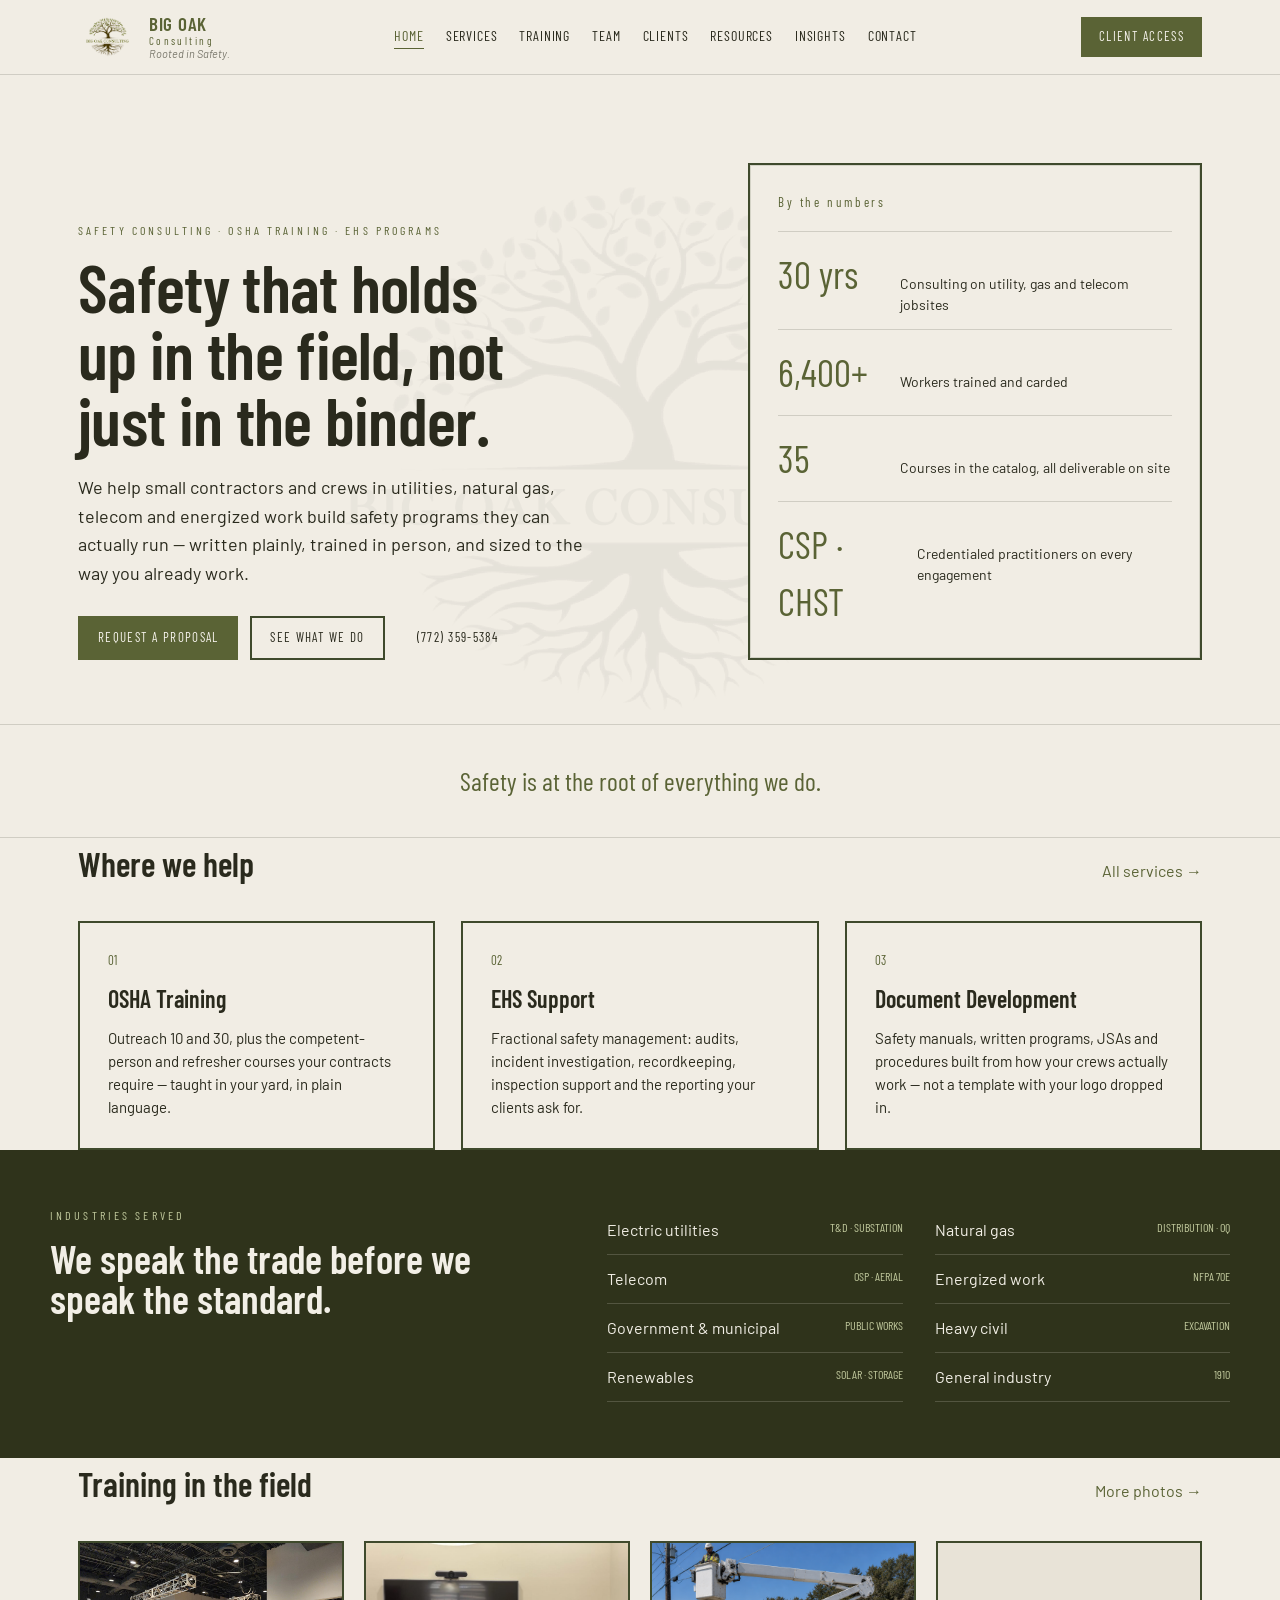
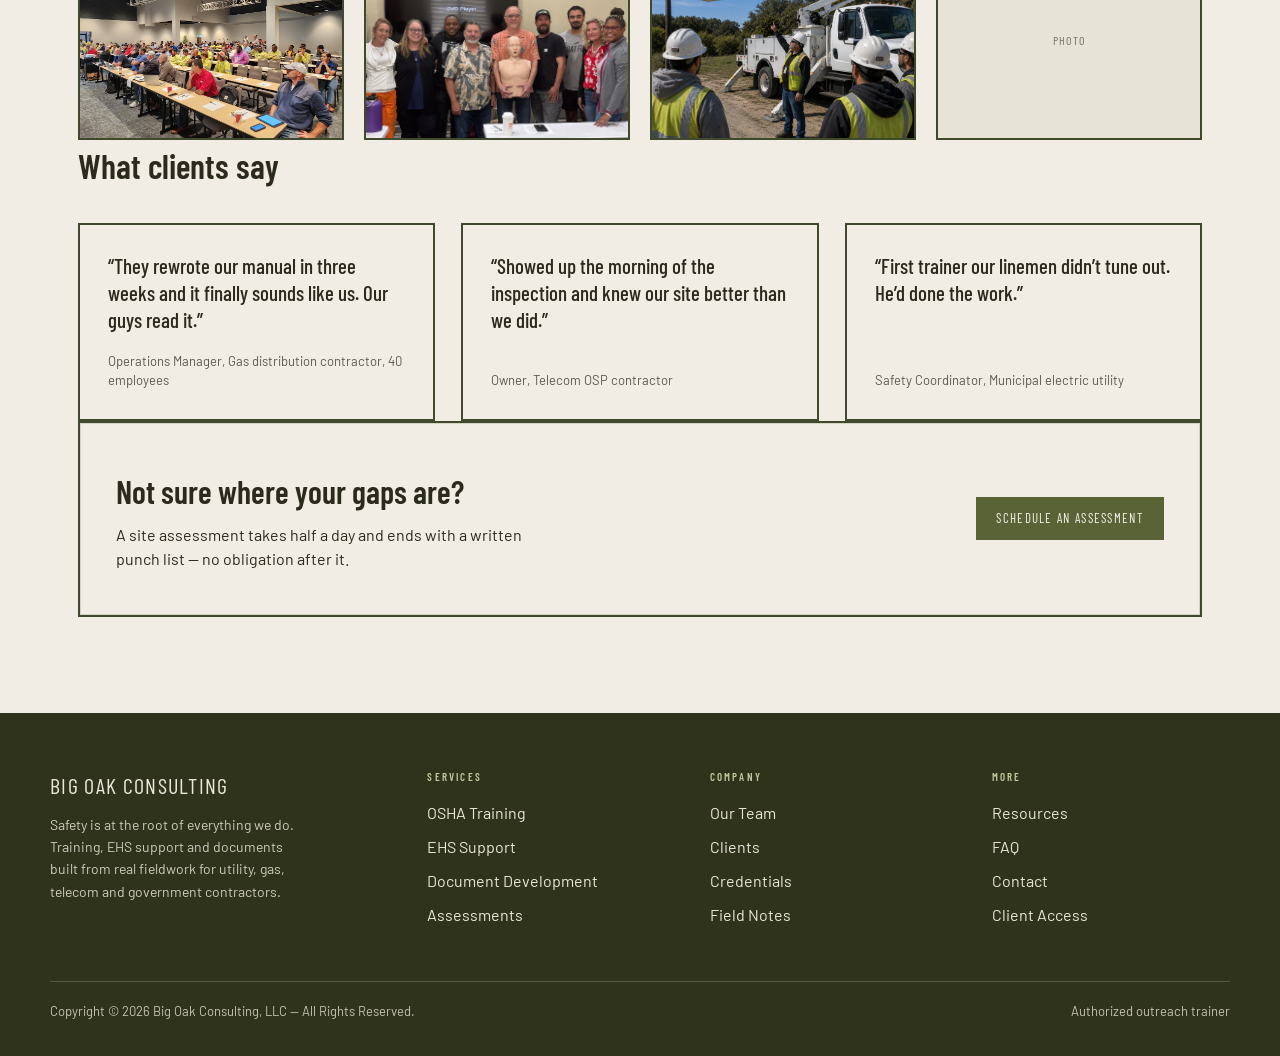
==== site/index.html @ d11f7346 "Initial commit: Big Oak Consulting website Full site build from the Claude Design handoff, plus the " ====
<!doctype html>
<html lang="en">
<head>
<meta charset="utf-8" />
<meta name="viewport" content="width=device-width, initial-scale=1" />
<title>Big Oak Consulting | OSHA Training &amp; EHS Consulting for Utility, Gas &amp; Telecom Contractors</title>
<meta name="description" content="Big Oak Consulting provides OSHA training, EHS support and safety document development for utility, natural gas, telecom, government and energized-work contractors." />
<link rel="icon" href="assets/big-oak-logo.png" />
<link rel="preconnect" href="https://fonts.googleapis.com">
<link rel="preconnect" href="https://fonts.gstatic.com" crossorigin>
<link rel="stylesheet" href="styles.css" />
</head>
<body>
<img class="watermark" src="assets/big-oak-logo.png" alt="" />

<a class="skip-link" href="#main">Skip to content</a>
<header class="site-header">
  <div class="container">
    <a class="brand" href="index.html">
      <img src="assets/big-oak-logo.png" alt="Big Oak Consulting" />
      <span class="brand-text">
        <span class="big-oak">Big Oak</span>
        <span class="consulting">Consulting</span>
        <span class="tagline">Rooted in Safety.</span>
      </span>
    </a>
    <nav class="main-nav" aria-label="Primary">
      <a href="index.html" aria-current="page">Home</a>
      <a href="services.html">Services</a>
      <a href="training.html">Training</a>
      <a href="team.html">Team</a>
      <a href="clients.html">Clients</a>
      <a href="resources.html">Resources</a>
      <a href="field-notes.html">Insights</a>
      <a href="contact.html">Contact</a>
    </nav>
    <div style="display:flex;align-items:center;gap:10px;">
      <a class="btn btn-primary btn-nav" href="contact.html">Client Access</a>
      <button class="nav-toggle" aria-expanded="false">Menu</button>
    </div>
  </div>
</header>

<main id="main">

  <section class="hero">
    <div class="container">
      <div>
        <div class="eyebrow">Safety Consulting · OSHA Training · EHS Programs</div>
        <h1>Safety that holds up in the field, not just in the binder.</h1>
        <p class="lede">We help small contractors and crews in utilities, natural gas, telecom and energized work build safety programs they can actually run — written plainly, trained in person, and sized to the way you already work.</p>
        <div class="cta-row">
          <a class="btn btn-primary" href="contact.html">Request a proposal</a>
          <a class="btn btn-secondary" href="services.html">See what we do</a>
          <a class="btn btn-ghost" href="tel:+17723595384">(772) 359-5384</a>
        </div>
      </div>
      <div class="blueprint stat-panel">
        <div class="kicker">By the numbers</div>
        <div class="stat-row">
          <span class="n">30 yrs</span>
          <span class="label">Consulting on utility, gas and telecom jobsites</span>
        </div>
        <div class="stat-row">
          <span class="n">6,400+</span>
          <span class="label">Workers trained and carded</span>
        </div>
        <div class="stat-row">
          <span class="n">35</span>
          <span class="label">Courses in the catalog, all deliverable on site</span>
        </div>
        <div class="stat-row">
          <span class="n">CSP · CHST</span>
          <span class="label">Credentialed practitioners on every engagement</span>
        </div>
      </div>
    </div>
  </section>

  <section class="mission-band">
    <div class="container">
      <p>Safety is at the root of everything we do.</p>
    </div>
  </section>

  <section class="container">
    <div class="section-head">
      <h2>Where we help</h2>
      <a href="services.html">All services →</a>
    </div>
    <div class="grid-3">
      <div class="card service-card">
        <div class="no">01</div>
        <h3>OSHA Training</h3>
        <p>Outreach 10 and 30, plus the competent-person and refresher courses your contracts require — taught in your yard, in plain language.</p>
      </div>
      <div class="card service-card">
        <div class="no">02</div>
        <h3>EHS Support</h3>
        <p>Fractional safety management: audits, incident investigation, recordkeeping, inspection support and the reporting your clients ask for.</p>
      </div>
      <div class="card service-card">
        <div class="no">03</div>
        <h3>Document Development</h3>
        <p>Safety manuals, written programs, JSAs and procedures built from how your crews actually work — not a template with your logo dropped in.</p>
      </div>
    </div>
  </section>

  <section class="band-dark">
    <div class="container split">
      <div>
        <div class="eyebrow">Industries served</div>
        <h2>We speak the trade before we speak the standard.</h2>
      </div>
      <ul class="industry-list">
        <li><span>Electric utilities</span><span class="tag-dark">T&amp;D · substation</span></li>
        <li><span>Natural gas</span><span class="tag-dark">distribution · OQ</span></li>
        <li><span>Telecom</span><span class="tag-dark">OSP · aerial</span></li>
        <li><span>Energized work</span><span class="tag-dark">NFPA 70E</span></li>
        <li><span>Government &amp; municipal</span><span class="tag-dark">public works</span></li>
        <li><span>Heavy civil</span><span class="tag-dark">excavation</span></li>
        <li><span>Renewables</span><span class="tag-dark">solar · storage</span></li>
        <li><span>General industry</span><span class="tag-dark">1910</span></li>
      </ul>
    </div>
  </section>

  <!-- PLACEHOLDER: swap these photo-cell placeholders for real training photos -->
  <section class="container">
    <div class="section-head">
      <h2>Training in the field</h2>
      <a href="training.html#gallery">More photos →</a>
    </div>
    <div class="photo-grid">
      <div class="photo-cell"><img src="assets/training-photo-1.jpg" alt="Big Oak Consulting safety training session with a full classroom of crew members" /></div>
      <div class="photo-cell"><img src="assets/training-photo-2.jpg" alt="Big Oak Consulting CPR training session group photo" /></div>
      <div class="photo-cell"><img src="assets/training-photo-9.png" alt="Big Oak Consulting utility bucket truck and line work training" /></div>
      <div class="photo-cell"><span>Photo</span></div>
    </div>
  </section>

  <!-- PLACEHOLDER: testimonials are invented; replace with real quotes and get permission to attribute -->
  <section class="container">
    <div class="section-head"><h2>What clients say</h2></div>
    <div class="grid-3">
      <div class="card testimonial">
        <p class="quote">“They rewrote our manual in three weeks and it finally sounds like us. Our guys read it.”</p>
        <p class="attrib">Operations Manager, Gas distribution contractor, 40 employees</p>
      </div>
      <div class="card testimonial">
        <p class="quote">“Showed up the morning of the inspection and knew our site better than we did.”</p>
        <p class="attrib">Owner, Telecom OSP contractor</p>
      </div>
      <div class="card testimonial">
        <p class="quote">“First trainer our linemen didn’t tune out. He’d done the work.”</p>
        <p class="attrib">Safety Coordinator, Municipal electric utility</p>
      </div>
    </div>
  </section>

  <section class="container">
    <div class="blueprint closing-cta">
      <div>
        <h2>Not sure where your gaps are?</h2>
        <p>A site assessment takes half a day and ends with a written punch list — no obligation after it.</p>
      </div>
      <a class="btn btn-primary" href="contact.html">Schedule an assessment</a>
    </div>
  </section>

</main>

<footer class="site-footer">
  <div class="container">
    <div class="footer-cols">
      <div>
        <div class="footer-brand">Big Oak Consulting</div>
        <p class="footer-blurb">Safety is at the root of everything we do. Training, EHS support and documents built from real fieldwork for utility, gas, telecom and government contractors.</p>
      </div>
      <div>
        <h4>Services</h4>
        <ul>
          <li><a href="training.html">OSHA Training</a></li>
          <li><a href="services.html">EHS Support</a></li>
          <li><a href="services.html">Document Development</a></li>
          <li><a href="services.html">Assessments</a></li>
        </ul>
      </div>
      <div>
        <h4>Company</h4>
        <ul>
          <li><a href="team.html">Our Team</a></li>
          <li><a href="clients.html">Clients</a></li>
          <li><a href="credentials.html">Credentials</a></li>
          <li><a href="field-notes.html">Field Notes</a></li>
        </ul>
      </div>
      <div>
        <h4>More</h4>
        <ul>
          <li><a href="resources.html">Resources</a></li>
          <li><a href="faq.html">FAQ</a></li>
          <li><a href="contact.html">Contact</a></li>
          <li><a href="contact.html">Client Access</a></li>
        </ul>
      </div>
    </div>
    <div class="footer-bottom">
      <span>Copyright © 2026 Big Oak Consulting, LLC — All Rights Reserved.</span>
      <!-- PLACEHOLDER: verify OSHA authorization claim against real certificates before publishing -->
      <span>Authorized outreach trainer</span>
    </div>
  </div>
</footer>

<script src="script.js"></script>
</body>
</html>
---- site/styles.css ----
/* ============================================================
   Big Oak Consulting — Site Stylesheet
   Design system: "Industry" (retoned oak/olive), per design handoff.
   Square corners, hairline "blueprint" cards, one solid button per view.
   ============================================================ */

@import url('https://fonts.googleapis.com/css2?family=Barlow:wght@400;500;600&family=Barlow+Condensed:wght@500;600;700&display=swap');

:root {
  /* Base tokens */
  --color-bg: #f1ede4;
  --color-surface: #e8e3d7;
  --color-text: #2a2a1d;
  --color-accent: #6f7a42;
  --color-accent-2: #7a6a45;
  --color-divider: color-mix(in srgb, #2a2a1d 16%, transparent);
  --border-green: #3f4a2c;

  /* Olive accent ramp */
  --accent-100: #e9ebda;
  --accent-200: #d6dbbb;
  --accent-300: #c0c89c;
  --accent-400: #a4ae7c;
  --accent-500: #88925d;
  --accent-600: #6f7a42;
  --accent-700: #5a6335;
  --accent-800: #454b28;
  --accent-900: #2f331b;

  /* Bark/brown ramp */
  --bark-100: #ece7da;
  --bark-200: #dcd3bd;
  --bark-300: #c8bb9d;
  --bark-400: #b0a07d;
  --bark-500: #96855f;
  --bark-600: #7a6a45;
  --bark-700: #635538;
  --bark-800: #4b402a;
  --bark-900: #33291c;

  --font-heading: 'Barlow Condensed', 'Arial Narrow', sans-serif;
  --font-body: 'Barlow', Arial, sans-serif;
}

* { box-sizing: border-box; }
html { scroll-behavior: smooth; }

body {
  margin: 0;
  background: var(--color-bg);
  color: var(--color-text);
  font-family: var(--font-body);
  font-size: 16px;
  line-height: 1.5;
  position: relative;
}

h1, h2, h3, h4 {
  font-family: var(--font-heading);
  margin: 0;
  font-weight: 600;
}

p { margin: 0; }
ul, ol { margin: 0; padding: 0; list-style: none; }

a {
  color: var(--accent-700);
  text-decoration: none;
}
a:hover { color: var(--accent-900); }

*:focus-visible {
  outline: 2px solid var(--color-accent);
  outline-offset: 2px;
}

img { max-width: 100%; display: block; }

/* ---------- Layout container ---------- */
.container {
  max-width: 1180px;
  margin: 0 auto;
  padding: 0 28px;
}

main { padding-bottom: 96px; }

/* ---------- Background watermark ---------- */
.watermark {
  position: fixed;
  left: 50%;
  top: 50%;
  transform: translate(-50%, -50%);
  width: 64vw;
  max-width: 900px;
  opacity: 0.055;
  filter: grayscale(1) contrast(1.1);
  pointer-events: none;
  z-index: 0;
}

body > * { position: relative; z-index: 1; }
header.site-header { z-index: 20; }

/* ---------- Header ---------- */
.site-header {
  position: sticky;
  top: 0;
  background: color-mix(in srgb, #f1ede4 92%, transparent);
  backdrop-filter: blur(6px);
  border-bottom: 1px solid var(--color-divider);
}

.site-header .container {
  padding: 14px 28px;
  display: flex;
  align-items: center;
  justify-content: space-between;
  gap: 20px;
}

.brand {
  display: flex;
  align-items: center;
  gap: 12px;
}

.brand img { height: 42px; width: auto; }

.brand-text { display: flex; flex-direction: column; line-height: 1.1; }
.brand-text .big-oak {
  font-family: var(--font-heading);
  font-size: 19px;
  font-weight: 600;
  letter-spacing: 0.04em;
  text-transform: uppercase;
}
.brand-text .consulting {
  font-family: var(--font-heading);
  font-size: 11px;
  letter-spacing: 0.22em;
  color: var(--accent-700);
}
.brand-text .tagline {
  font-family: var(--font-body);
  font-size: 11px;
  font-style: italic;
  color: color-mix(in srgb, var(--color-text) 60%, transparent);
  margin-top: 1px;
}
@media (max-width: 720px) {
  .brand-text .tagline { display: none; }
}

nav.main-nav {
  display: flex;
  gap: 22px;
  align-items: center;
}

nav.main-nav a {
  font-family: var(--font-heading);
  font-size: 14px;
  letter-spacing: 0.06em;
  text-transform: uppercase;
  color: var(--color-text);
  border-bottom: 1px solid transparent;
  padding-bottom: 2px;
}
nav.main-nav a:hover,
nav.main-nav a[aria-current="page"] {
  color: var(--accent-700);
  border-bottom-color: var(--accent-700);
}

.nav-toggle {
  display: none;
  background: none;
  border: 2px solid var(--border-green);
  padding: 8px 10px;
  cursor: pointer;
  font-family: var(--font-heading);
  font-size: 13px;
  letter-spacing: 0.08em;
  text-transform: uppercase;
}

/* ---------- Buttons ---------- */
.btn {
  display: inline-flex;
  align-items: center;
  justify-content: center;
  font-family: var(--font-heading);
  font-size: 13px;
  letter-spacing: 0.1em;
  text-transform: uppercase;
  padding: 10px 18px;
  border: 2px solid var(--accent-700);
  cursor: pointer;
  transition: background-color 150ms, color 150ms, border-color 150ms;
}
.btn-primary {
  background: var(--accent-700);
  color: #f6f3ec;
}
.btn-primary:hover { background: var(--accent-900); border-color: var(--accent-900); color: #f6f3ec; }
.btn-secondary {
  background: transparent;
  color: var(--color-text);
  border-color: var(--border-green);
}
.btn-secondary:hover { color: var(--accent-700); border-color: var(--accent-700); }
.btn-ghost {
  background: transparent;
  color: var(--color-text);
  border-color: transparent;
}
.btn-ghost:hover { color: var(--accent-700); }
.btn-nav {
  padding: 8px 16px;
}

/* ---------- Tags ---------- */
.tag {
  display: inline-block;
  font-family: var(--font-heading);
  font-size: 12px;
  letter-spacing: 0.08em;
  text-transform: uppercase;
  padding: 4px 10px;
  border: 1px solid var(--color-divider);
}
.tag-accent { background: var(--accent-100); color: var(--accent-800); border-color: transparent; }
.tag-outline { background: transparent; color: var(--accent-700); border: 1px solid var(--border-green); }

/* ---------- Blueprint / card ---------- */
.blueprint, .card {
  border: 2px solid var(--border-green);
  background: var(--color-bg);
}
.blueprint {
  box-shadow: inset 0 0 0 1px color-mix(in srgb, #3f4a2c 16%, transparent);
  padding: 28px;
}
.card { padding: 28px; display: flex; flex-direction: column; }
.card-kicker {
  font-family: var(--font-heading);
  font-size: 13px;
  color: var(--accent-700);
  margin-bottom: 10px;
}

/* ---------- Form fields ---------- */
.field { display: flex; flex-direction: column; gap: 6px; }
.field label {
  font-family: var(--font-heading);
  font-size: 11px;
  letter-spacing: 0.16em;
  text-transform: uppercase;
  color: color-mix(in srgb, var(--color-text) 78%, transparent);
}
.input, textarea.input, select.input {
  font-family: var(--font-body);
  font-size: 15px;
  padding: 10px 12px;
  border: 2px solid color-mix(in srgb, #3f4a2c 70%, transparent);
  background: var(--color-bg);
  color: var(--color-text);
  appearance: none;
  -webkit-appearance: none;
  border-radius: 0;
  width: 100%;
}
.input:hover, textarea.input:hover, select.input:hover { border-color: var(--border-green); }
.input:focus, textarea.input:focus, select.input:focus { border-color: var(--border-green); }
textarea.input { resize: vertical; }

select.input {
  background-image: linear-gradient(45deg, transparent 50%, var(--border-green) 50%),
                     linear-gradient(135deg, var(--border-green) 50%, transparent 50%);
  background-position: calc(100% - 18px) center, calc(100% - 13px) center;
  background-size: 5px 5px, 5px 5px;
  background-repeat: no-repeat;
}

/* ---------- Table ---------- */
.table { width: 100%; border-collapse: collapse; }
.table th {
  text-align: left;
  font-family: var(--font-heading);
  font-size: 13px;
  letter-spacing: 0.08em;
  text-transform: uppercase;
  padding: 10px 12px;
  border-bottom: 2px solid var(--border-green);
}
.table td {
  padding: 14px 12px;
  border-bottom: 1px solid color-mix(in srgb, #3f4a2c 28%, transparent);
  font-size: 15px;
}

/* ---------- Eyebrow / kicker ---------- */
.eyebrow {
  font-family: var(--font-heading);
  font-size: 12px;
  letter-spacing: 0.26em;
  text-transform: uppercase;
  color: var(--accent-700);
  margin-bottom: 14px;
}

/* ---------- Page header block ---------- */
.page-header { padding: 76px 0 44px; }
.page-header h1 {
  font-size: 56px;
  line-height: 1.0;
  text-wrap: balance;
}
.page-header .lede {
  margin-top: 18px;
  font-size: 18px;
  line-height: 1.6;
  max-width: 60ch;
  color: color-mix(in srgb, var(--color-text) 82%, transparent);
  text-wrap: pretty;
}

/* ---------- Section rhythm ---------- */
section { padding: 56px 0; }
section.tight { padding: 40px 0; }

.section-head {
  display: flex;
  align-items: baseline;
  justify-content: space-between;
  margin-bottom: 32px;
  flex-wrap: wrap;
  gap: 12px;
}
.section-head h2 { font-size: 34px; }

/* ---------- Mission statement band ---------- */
.mission-band {
  padding: 40px 0;
  border-bottom: 1px solid var(--color-divider);
  text-align: center;
}
.mission-band p {
  font-family: var(--font-heading);
  font-size: 26px;
  line-height: 1.25;
  color: var(--accent-700);
  max-width: 44ch;
  margin: 0 auto;
}

/* ---------- Home hero ---------- */
.hero {
  padding: 88px 0 64px;
  border-bottom: 1px solid var(--color-divider);
}
.hero .container {
  display: grid;
  grid-template-columns: 1.15fr 0.85fr;
  gap: 56px;
  align-items: end;
}
.hero h1 {
  font-size: 68px;
  line-height: 0.98;
  letter-spacing: -0.01em;
  text-wrap: balance;
}
.hero .lede {
  margin-top: 20px;
  font-size: 18px;
  line-height: 1.6;
  max-width: 52ch;
}
.hero .cta-row {
  margin-top: 28px;
  display: flex;
  flex-wrap: wrap;
  gap: 12px;
}
.stat-panel .kicker { font-family: var(--font-heading); font-size: 13px; letter-spacing: 0.2em; color: var(--accent-700); margin-bottom: 18px; }
.stat-row {
  display: flex;
  align-items: baseline;
  gap: 18px;
  padding-top: 14px;
  border-top: 1px solid var(--color-divider);
  margin-top: 14px;
}
.stat-row:first-of-type { border-top: none; margin-top: 0; padding-top: 0; }
.stat-row .n { font-size: 38px; min-width: 104px; color: var(--accent-700); font-family: var(--font-heading); }
.stat-row .label { font-size: 14px; }

/* ---------- Where we help / 3-card grid ---------- */
.grid-3 { display: grid; grid-template-columns: repeat(3, 1fr); gap: 26px; }
.grid-2 { display: grid; grid-template-columns: repeat(2, 1fr); gap: 26px; }
.service-card .no { font-family: var(--font-heading); color: var(--accent-700); font-size: 13px; margin-bottom: 10px; }
.service-card h3 { font-size: 24px; margin-bottom: 10px; }
.service-card p { font-size: 15px; line-height: 1.55; }

/* ---------- Dark band ---------- */
.band-dark {
  background: var(--accent-900);
  color: #f2efe6;
  padding: 56px 34px;
}
.band-dark .container { padding: 0; max-width: 1180px; }
.band-dark .split { display: grid; grid-template-columns: 0.9fr 1.1fr; gap: 48px; }
.band-dark .eyebrow { color: var(--accent-300); }
.band-dark h2 { font-size: 40px; line-height: 1.02; color: #f2efe6; }
.industry-list { display: grid; grid-template-columns: repeat(2, 1fr); gap: 0 32px; }
.industry-list li {
  display: flex;
  justify-content: space-between;
  padding: 12px 0;
  border-bottom: 1px solid color-mix(in srgb, #f2efe6 18%, transparent);
}
.industry-list .tag-dark {
  font-family: var(--font-heading);
  font-size: 12px;
  color: var(--accent-300);
  text-transform: uppercase;
}

/* ---------- Testimonials ---------- */
.testimonial p.quote {
  font-family: var(--font-heading);
  font-weight: 500;
  font-size: 21px;
  line-height: 1.28;
}
.testimonial .attrib {
  margin-top: auto;
  padding-top: 18px;
  font-size: 13px;
  color: color-mix(in srgb, var(--color-text) 75%, transparent);
}

/* ---------- Closing CTA ---------- */
.closing-cta {
  padding: 44px 36px;
  display: flex;
  justify-content: space-between;
  align-items: center;
  flex-wrap: wrap;
  gap: 24px;
}
.closing-cta h2 { font-size: 32px; margin-bottom: 8px; }
.closing-cta p { font-size: 16px; max-width: 48ch; }

/* ---------- Services page rows ---------- */
.service-row {
  display: grid;
  grid-template-columns: 88px 1fr 1fr;
  gap: 36px;
  padding: 38px 0;
  border-top: 1px solid var(--color-divider);
}
.service-row:last-child { border-bottom: 1px solid var(--color-divider); }
.service-row .row-no { font-family: var(--font-heading); font-size: 14px; color: var(--accent-700); }
.service-row h2 { font-size: 32px; line-height: 1.05; margin-bottom: 10px; }
.service-row .desc { font-size: 16px; max-width: 44ch; line-height: 1.5; }
.service-row .deliverables li {
  padding: 11px 0;
  border-bottom: 1px solid var(--color-divider);
  font-size: 15px;
  display: flex;
  gap: 10px;
}
.service-row .deliverables li::before { content: '+'; color: var(--accent-700); font-family: var(--font-heading); }
.page-footer-cta {
  display: flex;
  gap: 12px;
  margin-top: 40px;
  flex-wrap: wrap;
}

/* ---------- Training catalog ---------- */
.training-head { display: grid; grid-template-columns: 1.1fr 0.9fr; gap: 48px; align-items: start; }
.filter-kicker { font-family: var(--font-heading); font-size: 13px; letter-spacing: 0.2em; color: var(--accent-700); margin-bottom: 16px; }
.chip-row { display: flex; flex-wrap: wrap; gap: 8px; }
.chip {
  font-family: var(--font-heading);
  font-size: 13px;
  letter-spacing: 0.06em;
  text-transform: uppercase;
  padding: 8px 14px;
  border: 1px solid var(--color-divider);
  background: transparent;
  color: var(--color-text);
  cursor: pointer;
}
.chip.active { background: var(--accent-700); color: #f6f3ec; border-color: var(--accent-700); }

.course-group { margin-bottom: 44px; }
.course-group-head {
  display: flex;
  align-items: center;
  gap: 16px;
  margin-bottom: 18px;
}
.course-group-head h2 { font-size: 30px; white-space: nowrap; }
.course-group-head .rule { flex: 1; height: 2px; background: color-mix(in srgb, #3f4a2c 50%, transparent); }
.course-group-head .count { font-family: var(--font-heading); color: var(--accent-700); font-size: 14px; white-space: nowrap; }
.course-list {
  display: grid;
  grid-template-columns: repeat(2, 1fr);
  gap: 0 40px;
}
.course-list li {
  display: flex;
  gap: 12px;
  padding: 10px 0;
  border-bottom: 1px solid color-mix(in srgb, #3f4a2c 28%, transparent);
  font-size: 16px;
  line-height: 1.4;
}
.course-list .idx { font-family: var(--font-heading); color: var(--accent-700); min-width: 24px; }

/* ---------- Team ---------- */
.person .portrait {
  aspect-ratio: 4 / 5;
  width: 100%;
  max-width: 200px;
  background: var(--color-surface);
  border: 2px solid var(--border-green);
  display: flex;
  align-items: center;
  justify-content: center;
  margin: 0 0 16px;
}
.person .portrait { position: relative; overflow: hidden; }
.person .portrait img {
  width: 100%;
  height: 100%;
  object-fit: cover;
}
.person .portrait.duotone::after {
  content: "";
  position: absolute;
  inset: 0;
  pointer-events: none;
  background: var(--color-accent);
  mix-blend-mode: color;
}
.person .portrait span {
  font-family: var(--font-heading);
  font-size: 12px;
  letter-spacing: 0.1em;
  text-transform: uppercase;
  color: color-mix(in srgb, var(--color-text) 60%, transparent);
}
.person h3 { font-size: 24px; }
.person .role {
  font-family: var(--font-heading);
  font-size: 13px;
  text-transform: uppercase;
  color: var(--accent-700);
  margin: 4px 0 10px;
}
.person p.bio { font-size: 15px; line-height: 1.5; margin-bottom: 12px; }
.person .tags { display: flex; flex-wrap: wrap; gap: 8px; }
.info-bar {
  margin-top: 48px;
  display: flex;
  justify-content: space-between;
  align-items: center;
  flex-wrap: wrap;
  gap: 16px;
  padding: 28px 32px;
}

/* ---------- Clients ---------- */
.logo-wall {
  display: grid;
  grid-template-columns: repeat(4, 1fr);
  gap: 1px;
  background: var(--color-divider);
  border: 1px solid var(--color-divider);
  margin-bottom: 14px;
}
.logo-wall-caption {
  font-size: 14px;
  font-style: italic;
  color: color-mix(in srgb, var(--color-text) 70%, transparent);
  margin-bottom: 48px;
}
.logo-cell {
  height: 112px;
  background: var(--color-bg);
  display: flex;
  align-items: center;
  justify-content: center;
  text-align: center;
  padding: 8px;
}
.logo-cell span {
  font-family: var(--font-heading);
  font-size: 15px;
  text-transform: uppercase;
  color: color-mix(in srgb, var(--color-text) 55%, transparent);
}
.logo-cell img {
  max-width: 100%;
  max-height: 100%;
  width: auto;
  height: auto;
  object-fit: contain;
}

/* ---------- Resources ---------- */
.resource-card .meta-row {
  display: flex;
  justify-content: space-between;
  font-size: 12px;
  margin-bottom: 12px;
  color: color-mix(in srgb, var(--color-text) 75%, transparent);
}
.resource-card .meta-row .kind { color: var(--accent-700); font-family: var(--font-heading); text-transform: uppercase; letter-spacing: 0.06em; }
.resource-card h3 { font-size: 23px; margin-bottom: 8px; }
.resource-card p { font-size: 15px; line-height: 1.55; margin-bottom: 16px; }
.resource-card .download { font-family: var(--font-heading); font-size: 13px; letter-spacing: 0.06em; text-transform: uppercase; }

/* ---------- Credentials ---------- */
.cred-columns { display: grid; grid-template-columns: repeat(2, 1fr); gap: 48px; }
.cred-columns h2 { font-size: 26px; margin-bottom: 16px; }
.cred-columns li {
  display: flex;
  justify-content: space-between;
  padding: 12px 0;
  border-bottom: 1px solid var(--color-divider);
  font-size: 15px;
  gap: 12px;
}
.cred-columns .ref { font-family: var(--font-heading); color: var(--accent-700); font-size: 13px; white-space: nowrap; }

/* ---------- Photo gallery (training in action) ---------- */
.photo-grid {
  display: grid;
  grid-template-columns: repeat(4, 1fr);
  gap: 20px;
}
.photo-cell {
  aspect-ratio: 4 / 3;
  background: var(--color-surface);
  border: 2px solid var(--border-green);
  display: flex;
  align-items: center;
  justify-content: center;
  overflow: hidden;
}
.photo-cell img {
  width: 100%;
  height: 100%;
  object-fit: cover;
}
.photo-cell.contain img {
  object-fit: contain;
}
.photo-cell span {
  font-family: var(--font-heading);
  font-size: 12px;
  letter-spacing: 0.1em;
  text-transform: uppercase;
  color: color-mix(in srgb, var(--color-text) 60%, transparent);
}

/* ---------- Field notes ---------- */
.notes-list a.note-row {
  display: grid;
  grid-template-columns: 150px 1fr 140px;
  gap: 32px;
  padding: 28px 0;
  border-top: 1px solid var(--color-divider);
  color: var(--color-text);
}
.notes-list a.note-row:last-child { border-bottom: 1px solid var(--color-divider); }
.notes-list a.note-row:hover { background: color-mix(in srgb, #2a2a1d 3%, transparent); }
.notes-list .date { font-size: 13px; text-transform: uppercase; color: color-mix(in srgb, var(--color-text) 70%, transparent); }
.notes-list .title { font-family: var(--font-heading); font-size: 27px; line-height: 1.1; }
.notes-list .dek { font-size: 15px; margin-top: 8px; max-width: 62ch; }
.notes-list .topic { text-align: right; font-family: var(--font-heading); font-size: 12px; text-transform: uppercase; color: var(--accent-700); }

/* ---------- FAQ ---------- */
.faq-list { max-width: 900px; }
.faq-item { border-bottom: 1px solid var(--color-divider); }
.faq-item button {
  width: 100%;
  background: none;
  border: none;
  text-align: left;
  padding: 22px 0;
  display: flex;
  gap: 24px;
  align-items: baseline;
  font-family: var(--font-heading);
  font-size: 23px;
  color: var(--color-text);
  cursor: pointer;
}
.faq-item .marker { color: var(--accent-700); width: 18px; flex-shrink: 0; }
.faq-item .answer {
  margin: 0 0 24px 42px;
  font-size: 16px;
  line-height: 1.6;
  max-width: 64ch;
  display: none;
}
.faq-item.open .answer { display: block; }

/* ---------- Contact ---------- */
.contact-split { display: grid; grid-template-columns: 0.85fr 1.15fr; gap: 64px; align-items: start; }
.contact-split h1 { font-size: 52px; }
.contact-info-row {
  display: flex;
  justify-content: space-between;
  padding: 16px 0;
  border-top: 1px solid var(--color-divider);
  gap: 12px;
}
.contact-info-row .label {
  font-family: var(--font-heading);
  font-size: 11px;
  letter-spacing: 0.16em;
  text-transform: uppercase;
  color: color-mix(in srgb, var(--color-text) 70%, transparent);
}
.contact-info-row .value { font-size: 17px; text-align: right; }
.contact-form-grid {
  display: grid;
  grid-template-columns: 1fr 1fr;
  gap: 18px;
}
.contact-form-grid .span-2 { grid-column: 1 / -1; }
.form-submit-row {
  grid-column: 1 / -1;
  display: flex;
  align-items: center;
  gap: 18px;
  flex-wrap: wrap;
}
.form-notice {
  color: var(--accent-800);
  font-size: 14px;
}
.success-block { text-align: center; padding: 40px 0; }
.success-block h2 { font-size: 34px; margin-bottom: 12px; }
.success-block p { font-size: 16px; margin-bottom: 24px; }

/* ---------- Footer ---------- */
footer.site-footer {
  background: var(--accent-900);
  color: #eae6da;
  padding: 56px 28px 34px;
}
footer.site-footer .container { padding: 0; max-width: 1180px; }
.footer-cols {
  display: grid;
  grid-template-columns: 1.4fr 1fr 1fr 1fr;
  gap: 44px;
}
.footer-cols h4 {
  font-family: var(--font-heading);
  font-size: 11px;
  letter-spacing: 0.2em;
  text-transform: uppercase;
  color: var(--accent-300);
  margin-bottom: 16px;
}
.footer-cols li { margin-bottom: 10px; }
.footer-cols a { color: #eae6da; }
.footer-cols a:hover { color: var(--accent-300); }
.footer-brand { font-family: var(--font-heading); font-size: 22px; letter-spacing: 0.06em; text-transform: uppercase; margin-bottom: 12px; }
.footer-blurb { font-size: 14px; line-height: 1.6; max-width: 32ch; color: color-mix(in srgb, #eae6da 85%, transparent); }
.footer-bottom {
  margin-top: 44px;
  padding-top: 20px;
  border-top: 1px solid color-mix(in srgb, #eae6da 20%, transparent);
  display: flex;
  justify-content: space-between;
  flex-wrap: wrap;
  gap: 10px;
  font-size: 13px;
  color: color-mix(in srgb, #eae6da 80%, transparent);
}

/* ---------- Skip link ---------- */
.skip-link {
  position: absolute;
  left: -9999px;
  top: 0;
  background: var(--accent-900);
  color: #fff;
  padding: 10px 16px;
  z-index: 100;
}
.skip-link:focus { left: 16px; top: 16px; }

/* ============================================================
   Responsive
   ============================================================ */
@media (max-width: 980px) {
  .hero .container,
  .band-dark .split,
  .training-head,
  .contact-split,
  .cred-columns {
    grid-template-columns: 1fr;
  }
  .grid-3, .grid-2, .industry-list, .course-list, .footer-cols, .logo-wall, .photo-grid {
    grid-template-columns: repeat(2, 1fr);
  }
  .hero h1 { font-size: 48px; }
  .page-header h1 { font-size: 40px; }
  .band-dark h2 { font-size: 32px; }
  .service-row { grid-template-columns: 1fr; gap: 14px; }
}

@media (max-width: 720px) {
  nav.main-nav { display: none; }
  .nav-toggle { display: inline-flex; align-items: center; }
  .btn-nav { display: none; }

  nav.main-nav.open {
    display: flex;
    flex-direction: column;
    position: absolute;
    top: 100%;
    left: 0;
    right: 0;
    background: var(--color-bg);
    border-bottom: 1px solid var(--color-divider);
    padding: 16px 28px 24px;
    gap: 16px;
    z-index: 30;
  }

  .hero h1 { font-size: 38px; }
  .hero .container { gap: 32px; }
  .page-header h1 { font-size: 34px; }
  .contact-split h1 { font-size: 34px; }
  .grid-3, .grid-2, .industry-list, .course-list, .footer-cols, .logo-wall, .cred-columns, .contact-form-grid {
    grid-template-columns: 1fr;
  }
  .notes-list a.note-row { grid-template-columns: 1fr; gap: 8px; }
  .notes-list .topic { text-align: left; }
  .closing-cta { flex-direction: column; align-items: flex-start; }
  section { padding: 40px 0; }
  .band-dark { padding: 40px 20px; }
  .info-bar { flex-direction: column; align-items: flex-start; }
  .footer-bottom { flex-direction: column; }
}
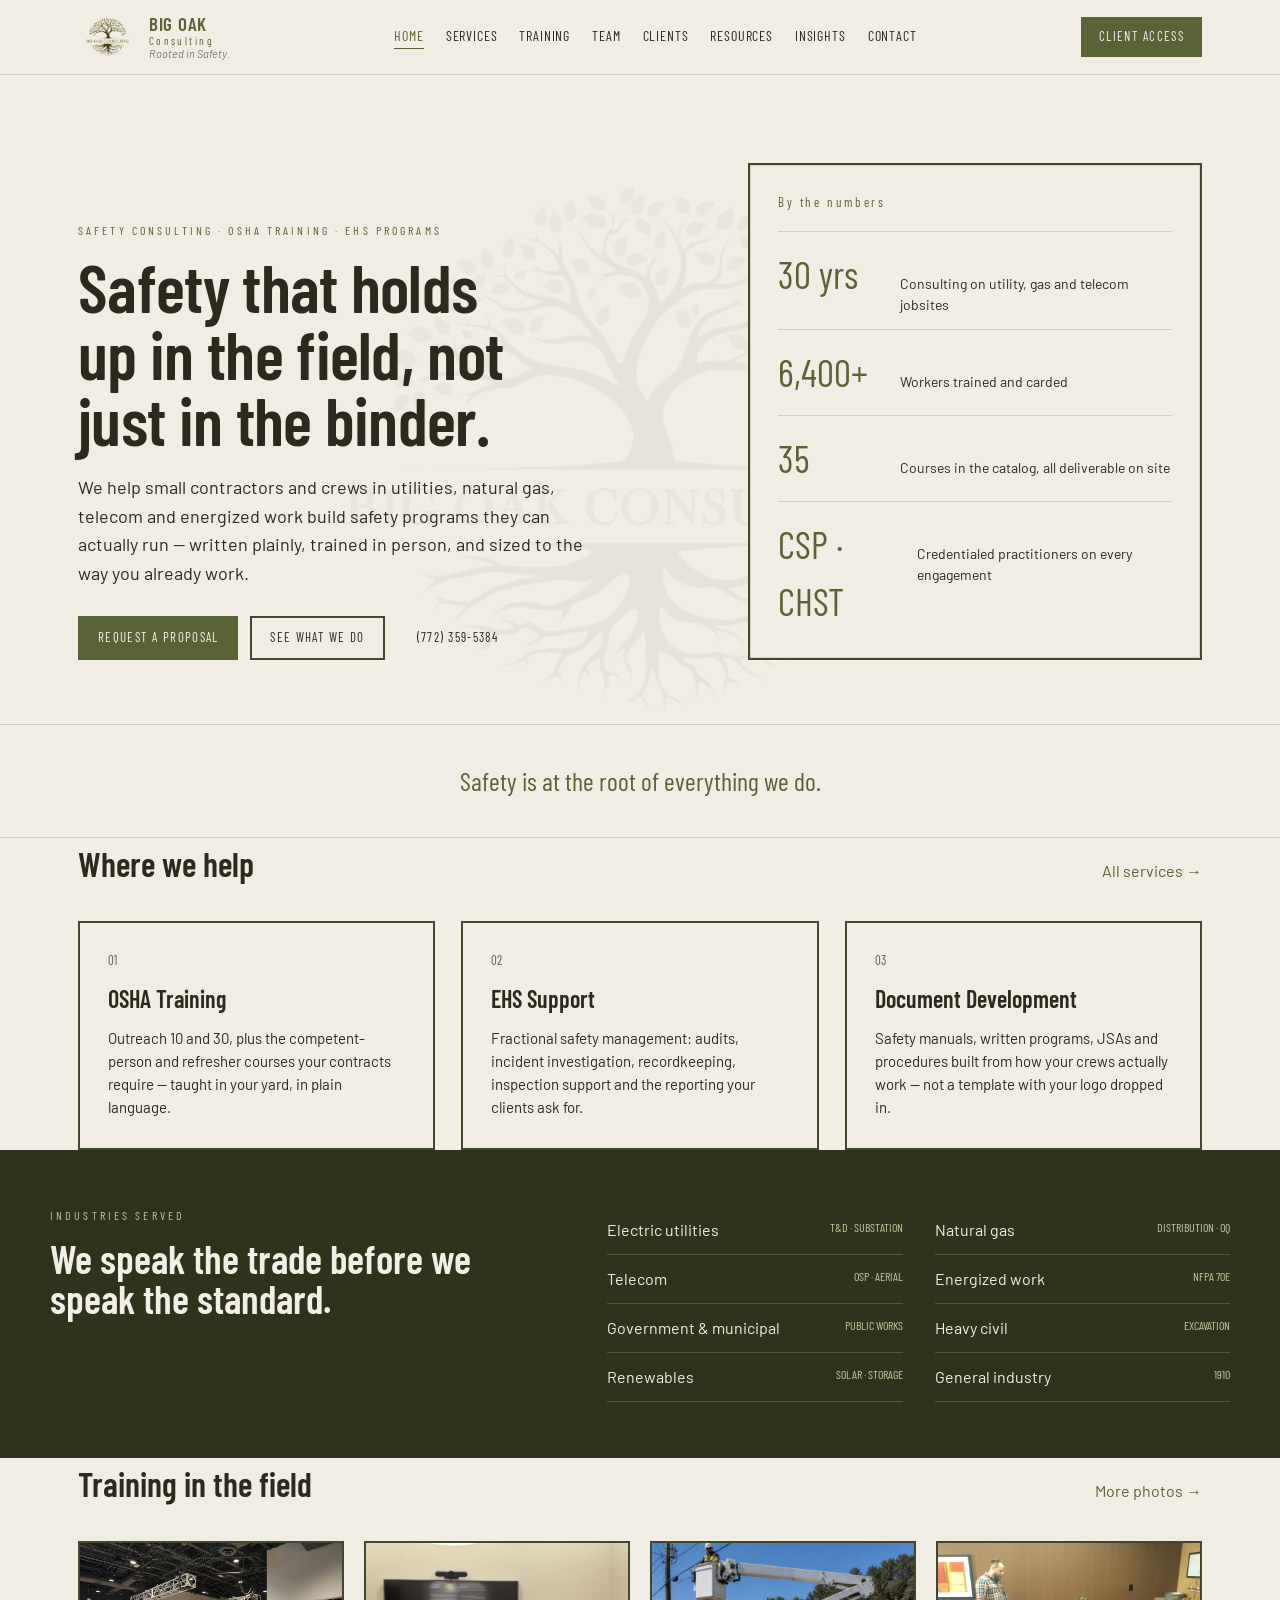
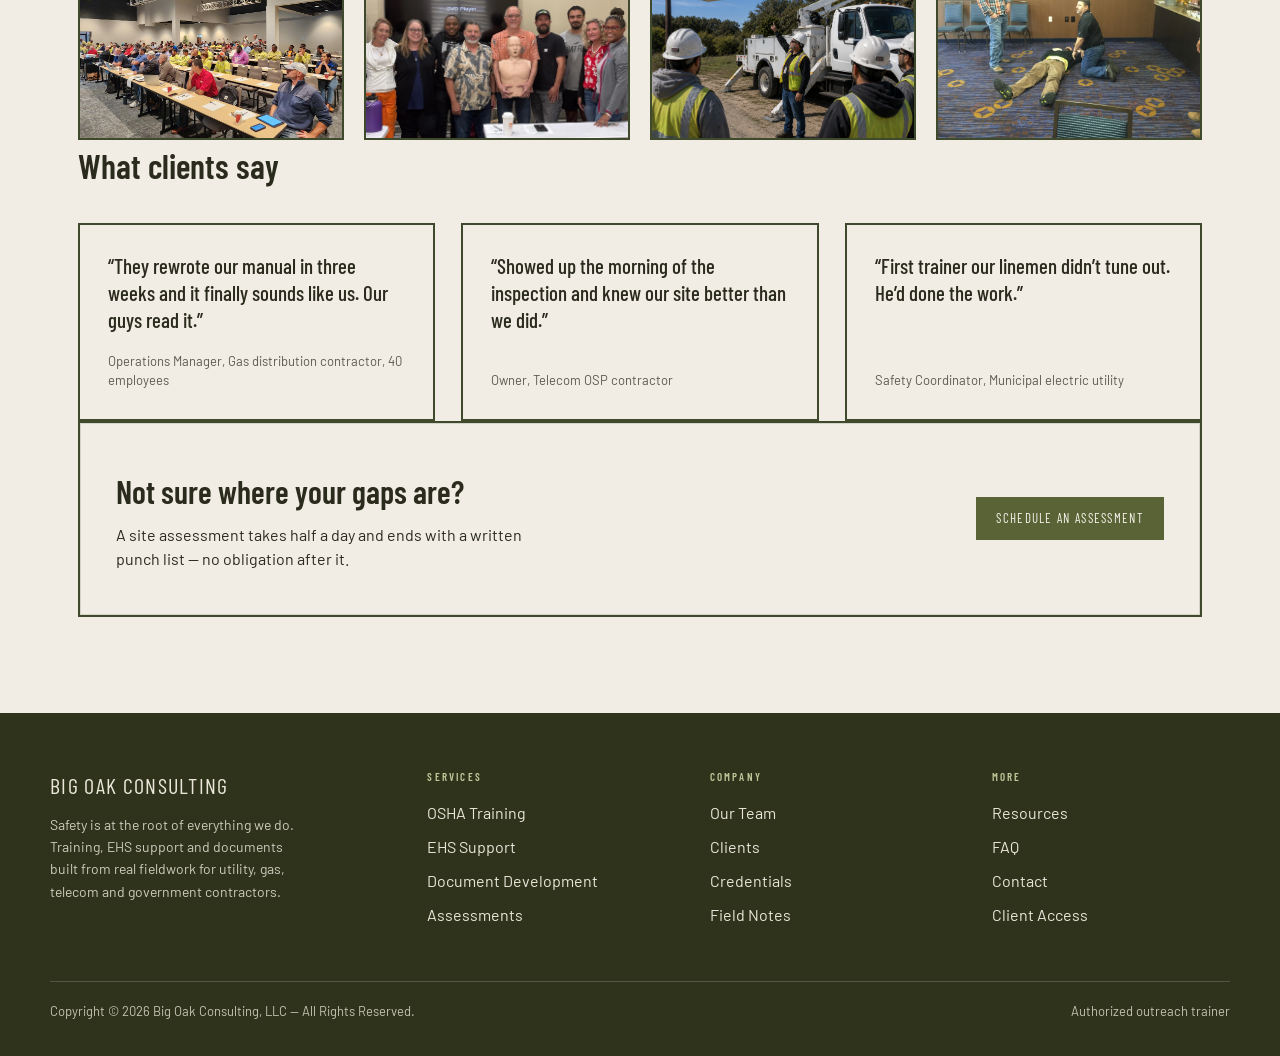
==== commit dec58bc4: "Fill last homepage training photo slot Rename the unused floor first-aid demo photo and use it in th" ====
--- a/site/index.html
+++ b/site/index.html
@@ -126,7 +126,6 @@
     </div>
   </section>
 
-  <!-- PLACEHOLDER: swap these photo-cell placeholders for real training photos -->
   <section class="container">
     <div class="section-head">
       <h2>Training in the field</h2>
@@ -136,7 +135,7 @@
       <div class="photo-cell"><img src="assets/training-photo-1.jpg" alt="Big Oak Consulting safety training session with a full classroom of crew members" /></div>
       <div class="photo-cell"><img src="assets/training-photo-2.jpg" alt="Big Oak Consulting CPR training session group photo" /></div>
       <div class="photo-cell"><img src="assets/training-photo-9.png" alt="Big Oak Consulting utility bucket truck and line work training" /></div>
-      <div class="photo-cell"><span>Photo</span></div>
+      <div class="photo-cell"><img src="assets/training-photo-10.jpg" alt="Big Oak Consulting first-aid response training scenario" /></div>
     </div>
   </section>
 
